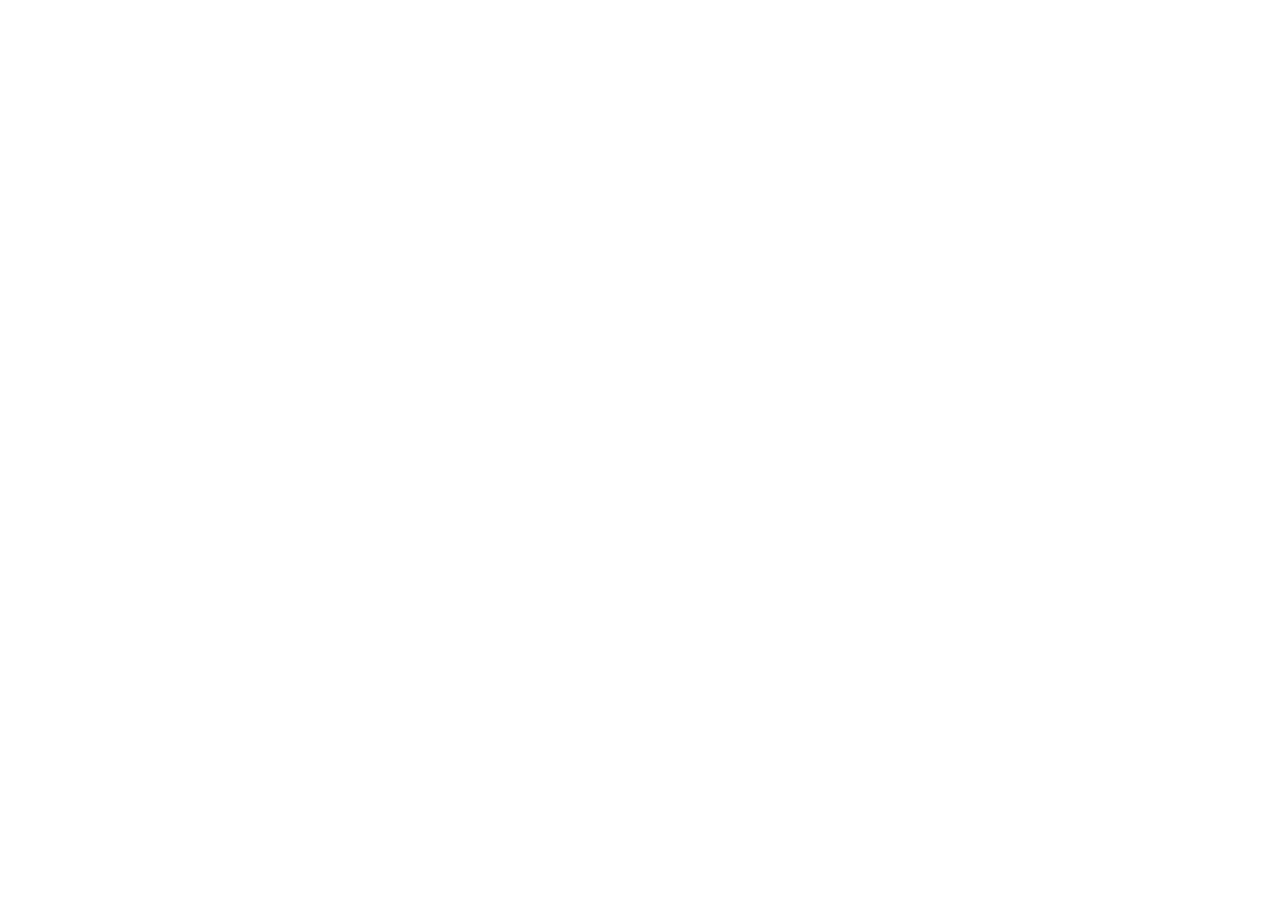
==== about/index.html @ 50f06c7e "SEO: Canonical-Tags + Alt-URL-Redirects (GSC-Coverage-Fix) - rel=canonical auf index (Apex) + Self-C" ====
<!DOCTYPE html>
<html lang="de">
<head>
<meta charset="utf-8">
<meta name="viewport" content="width=device-width, initial-scale=1">
<title>Adem Studios</title>
<!-- Alt-URL (/about, Januar-2026-Version) → Inhalt lebt jetzt im Abschnitt #studio der Startseite.
     Canonical zeigt auf die Apex-Startseite, damit Google die alte URL dorthin konsolidiert. -->
<link rel="canonical" href="https://ademstudios.com/" />
<meta http-equiv="refresh" content="0; url=https://ademstudios.com/#studio" />
<script>location.replace("https://ademstudios.com/#studio");</script>
<style>body{font-family:system-ui,sans-serif;background:#0a0414;color:#f2ecff;display:flex;min-height:100vh;align-items:center;justify-content:center;margin:0;text-align:center;padding:2rem}a{color:#3ee0e0}</style>
</head>
<body>
<p>Diese Seite ist umgezogen — weiter zu <a href="https://ademstudios.com/#studio">ademstudios.com</a>.</p>
</body>
</html>
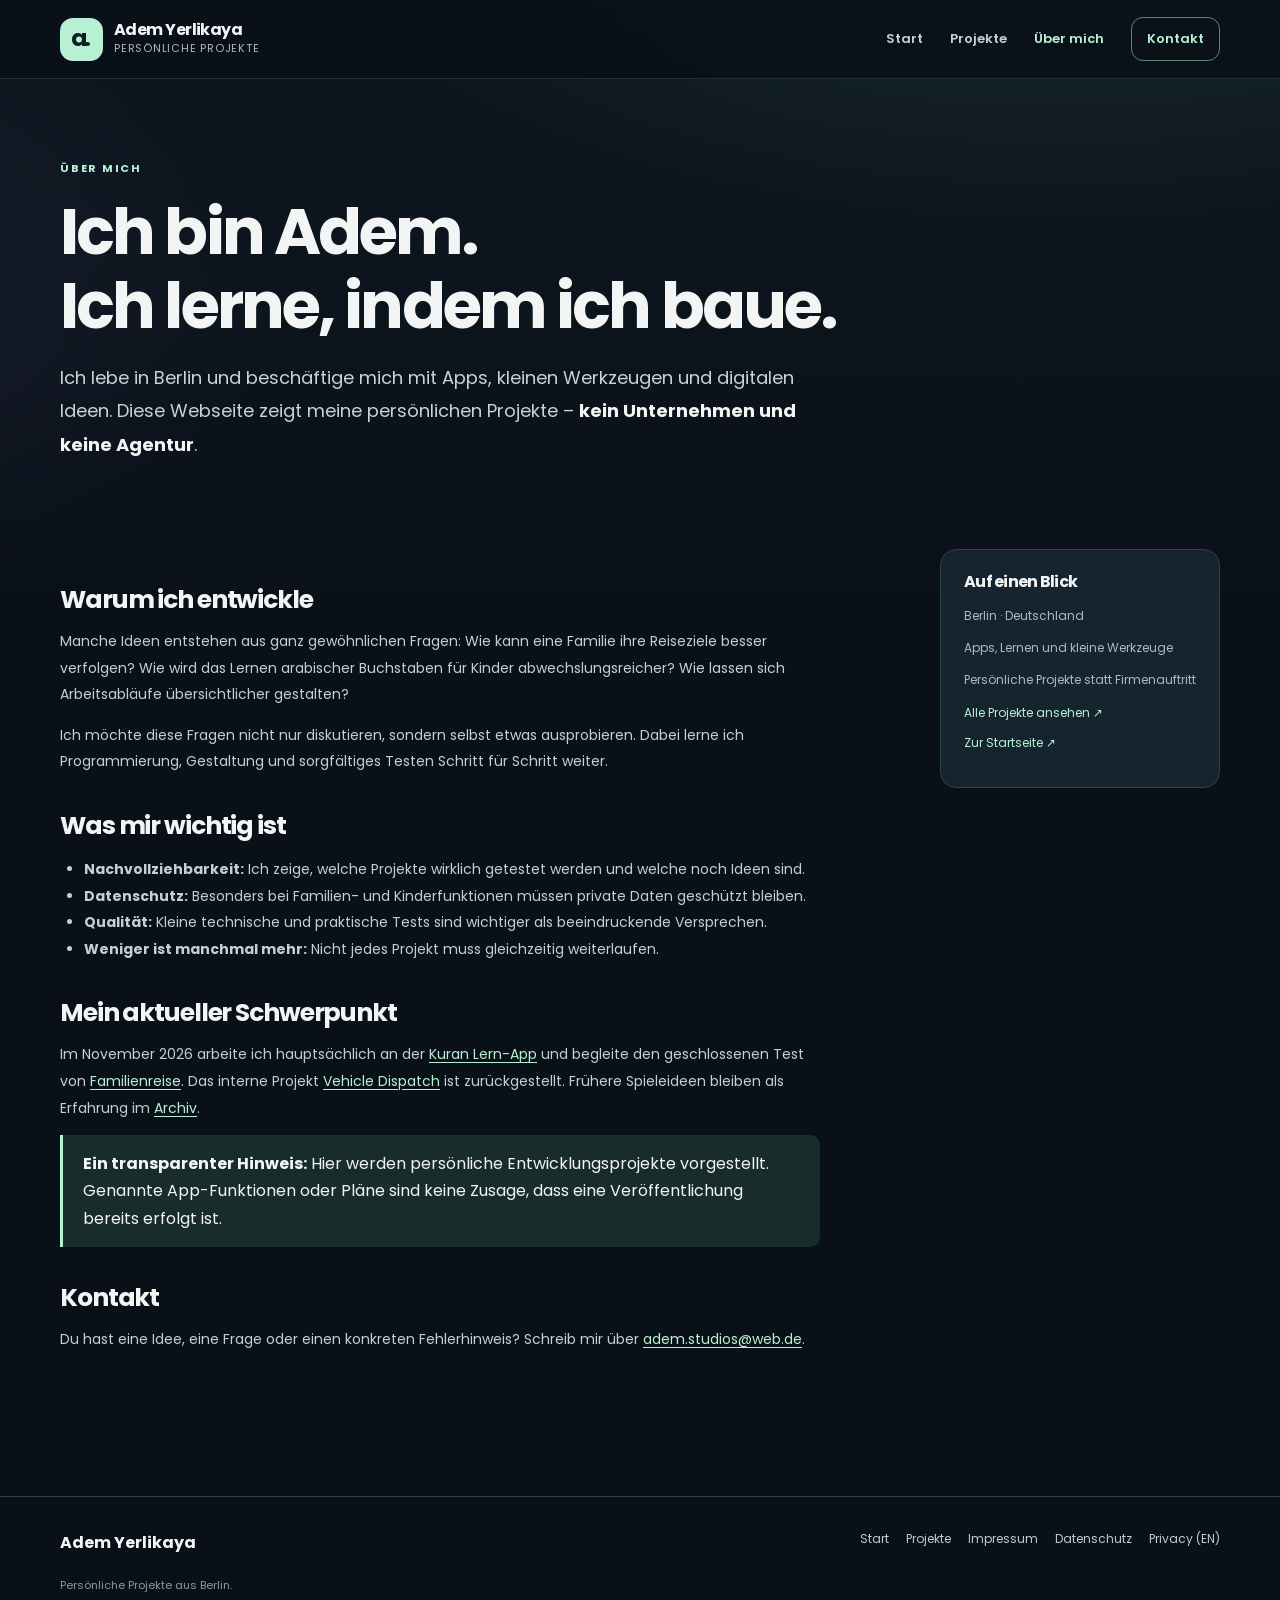
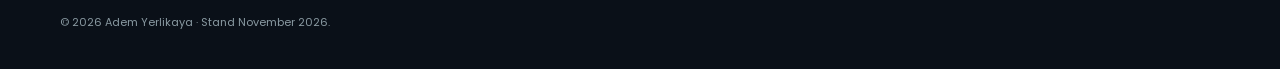
==== commit 9b917fc9: "Redesign personal portfolio with current app projects and website privacy" ====
--- a/about/index.html
+++ b/about/index.html
@@ -1,17 +1,10 @@
-<!DOCTYPE html>
-<html lang="de">
-<head>
-<meta charset="utf-8">
-<meta name="viewport" content="width=device-width, initial-scale=1">
-<title>Adem Studios</title>
-<!-- Alt-URL (/about, Januar-2026-Version) → Inhalt lebt jetzt im Abschnitt #studio der Startseite.
-     Canonical zeigt auf die Apex-Startseite, damit Google die alte URL dorthin konsolidiert. -->
-<link rel="canonical" href="https://ademstudios.com/" />
-<meta http-equiv="refresh" content="0; url=https://ademstudios.com/#studio" />
-<script>location.replace("https://ademstudios.com/#studio");</script>
-<style>body{font-family:system-ui,sans-serif;background:#0a0414;color:#f2ecff;display:flex;min-height:100vh;align-items:center;justify-content:center;margin:0;text-align:center;padding:2rem}a{color:#3ee0e0}</style>
-</head>
-<body>
-<p>Diese Seite ist umgezogen — weiter zu <a href="https://ademstudios.com/#studio">ademstudios.com</a>.</p>
-</body>
-</html>
+<!doctype html><html lang="de"><head><meta charset="utf-8"><meta name="viewport" content="width=device-width, initial-scale=1"><meta name="theme-color" content="#0a1018"><title>Über mich – Adem Yerlikaya</title><meta name="description" content="Wer hinter den persönlichen App-Projekten auf ademstudios.com steht – und wie ich arbeite."><link rel="canonical" href="https://ademstudios.com/about/"><link rel="icon" href="/favicon.ico"><link rel="stylesheet" href="/assets/site.css"></head><body><a class="skip" href="#inhalt">Direkt zum Inhalt</a><header class="site-header"><div class="container nav"><a class="identity" href="/"><span class="identity-mark" aria-hidden="true">a.</span><span><strong>Adem Yerlikaya</strong><small>Persönliche Projekte</small></span></a><nav class="nav-links" aria-label="Hauptnavigation"><a href="/">Start</a><a href="/portfolio/">Projekte</a><a href="/about/" aria-current="page">Über mich</a><a class="nav-cta" href="/#kontakt">Kontakt</a></nav><details class="mobile-menu"><summary>Menü ☰</summary><nav class="mobile-menu-links" aria-label="Mobile Navigation"><a href="/">Start</a><a href="/portfolio/">Projekte</a><a href="/about/">Über mich</a><a href="/#kontakt">Kontakt</a></nav></details></div></header><main id="inhalt">
+<section class="page-intro"><div class="container"><div class="section-kicker">Über mich</div><h1>Ich bin Adem.<br>Ich lerne, indem ich baue.</h1><p class="lead">Ich lebe in Berlin und beschäftige mich mit Apps, kleinen Werkzeugen und digitalen Ideen. Diese Webseite zeigt meine persönlichen Projekte – <strong>kein Unternehmen und keine Agentur</strong>.</p></div></section>
+<section><div class="container content-layout"><article class="richtext">
+<h2>Warum ich entwickle</h2><p>Manche Ideen entstehen aus ganz gewöhnlichen Fragen: Wie kann eine Familie ihre Reiseziele besser verfolgen? Wie wird das Lernen arabischer Buchstaben für Kinder abwechslungsreicher? Wie lassen sich Arbeitsabläufe übersichtlicher gestalten?</p>
+<p>Ich möchte diese Fragen nicht nur diskutieren, sondern selbst etwas ausprobieren. Dabei lerne ich Programmierung, Gestaltung und sorgfältiges Testen Schritt für Schritt weiter.</p>
+<h2>Was mir wichtig ist</h2><ul><li><strong>Nachvollziehbarkeit:</strong> Ich zeige, welche Projekte wirklich getestet werden und welche noch Ideen sind.</li><li><strong>Datenschutz:</strong> Besonders bei Familien- und Kinderfunktionen müssen private Daten geschützt bleiben.</li><li><strong>Qualität:</strong> Kleine technische und praktische Tests sind wichtiger als beeindruckende Versprechen.</li><li><strong>Weniger ist manchmal mehr:</strong> Nicht jedes Projekt muss gleichzeitig weiterlaufen.</li></ul>
+<h2>Mein aktueller Schwerpunkt</h2><p>Im November 2026 arbeite ich hauptsächlich an der <a href="/portfolio/#kuran">Kuran Lern-App</a> und begleite den geschlossenen Test von <a href="/portfolio/#familienreise">Familienreise</a>. Das interne Projekt <a href="/portfolio/#vehicle">Vehicle Dispatch</a> ist zurückgestellt. Frühere Spieleideen bleiben als Erfahrung im <a href="/bloom/">Archiv</a>.</p>
+<div class="note"><strong>Ein transparenter Hinweis:</strong> Hier werden persönliche Entwicklungsprojekte vorgestellt. Genannte App-Funktionen oder Pläne sind keine Zusage, dass eine Veröffentlichung bereits erfolgt ist.</div>
+<h2>Kontakt</h2><p>Du hast eine Idee, eine Frage oder einen konkreten Fehlerhinweis? Schreib mir über <a href="mailto:adem.studios@web.de">adem.studios@web.de</a>.</p>
+</article><aside class="sidebox"><h3>Auf einen Blick</h3><p>Berlin · Deutschland</p><p>Apps, Lernen und kleine Werkzeuge</p><p>Persönliche Projekte statt Firmenauftritt</p><a href="/portfolio/">Alle Projekte ansehen ↗</a><a href="/">Zur Startseite ↗</a></aside></div></section></main><footer class="site-footer"><div class="container"><div class="foot-main"><div><div class="foot-title">Adem Yerlikaya</div><div class="fineprint">Persönliche Projekte aus Berlin.</div></div><nav class="foot-links" aria-label="Fußnavigation"><a href="/">Start</a><a href="/portfolio/">Projekte</a><a href="/impressum.html">Impressum</a><a href="/datenschutz.html">Datenschutz</a><a href="/privacy.html" lang="en">Privacy (EN)</a></nav></div><div class="fineprint">© 2026 Adem Yerlikaya · Stand November 2026.</div></div></footer></body></html>
--- a/assets/site.css
+++ b/assets/site.css
@@ -0,0 +1,75 @@
+
+@font-face{font-family:Poppins;src:url('/assets/fonts/poppins-400-latin.woff2') format('woff2');font-display:swap;font-weight:400}
+@font-face{font-family:Poppins;src:url('/assets/fonts/poppins-500-latin.woff2') format('woff2');font-display:swap;font-weight:500}
+@font-face{font-family:Poppins;src:url('/assets/fonts/poppins-600-latin.woff2') format('woff2');font-display:swap;font-weight:600}
+@font-face{font-family:Poppins;src:url('/assets/fonts/poppins-700-latin.woff2') format('woff2');font-display:swap;font-weight:700}
+:root{color-scheme:dark;--bg:#0a1018;--panel:#121d29;--panel2:#172536;--text:#f2f5f4;--muted:#adbac1;--line:#31404d;--mint:#b8f0d4;--gold:#f7d5a5;--lav:#cfc6ff;--accent:#8fe0bd;--max:1160px;--shadow:0 24px 70px rgba(0,0,0,.24)}
+*{box-sizing:border-box}
+html{scroll-behavior:smooth;scroll-padding-top:100px}
+body{margin:0;min-width:300px;background:var(--bg);color:var(--text);font:400 16px/1.7 Poppins,system-ui,-apple-system,'Segoe UI',sans-serif}
+body:before{content:'';position:fixed;z-index:-1;inset:0;background:radial-gradient(ellipse 76% 48% at 83% -9%,#35544355,transparent 74%),radial-gradient(ellipse 65% 50% at -24% 34%,#3a365655,transparent 70%),linear-gradient(180deg,#0d1720,#0a1018 70%);pointer-events:none}
+a{color:inherit;text-decoration:none}a:hover{text-decoration:none}button,input{font:inherit}
+img{max-width:100%;height:auto}
+a:focus-visible,summary:focus-visible{outline:3px solid var(--mint);outline-offset:4px;border-radius:5px}
+::selection{background:var(--mint);color:#07121a}
+.skip{position:absolute;top:-90px;left:14px;padding:12px 20px;background:var(--mint);color:#111;z-index:100}.skip:focus{top:10px}
+.container{width:min(var(--max),calc(100% - 48px));margin-inline:auto}
+.site-header{position:sticky;top:0;z-index:30;background:#0a1018dc;backdrop-filter:blur(18px);border-bottom:1px solid #40505d6c}
+.nav{display:flex;align-items:center;justify-content:space-between;gap:18px;min-height:78px}
+.identity{display:flex;align-items:center;gap:11px;white-space:nowrap}
+.identity-mark{display:grid;place-items:center;width:43px;height:43px;border-radius:13px;background:var(--mint);color:#0e1c24;font-size:23px;font-weight:700;letter-spacing:-.11em;padding-right:3px}
+.identity strong{display:block;font-weight:700;font-size:16px;line-height:1.2;letter-spacing:-.035em}.identity small{display:block;font-size:11px;color:var(--muted);letter-spacing:.07em;text-transform:uppercase}
+.nav-links{display:flex;align-items:center;gap:27px;font-size:13px;font-weight:600;color:#c7d1d3}.nav-links a:hover,.nav-links a[aria-current="page"]{color:var(--mint)}
+.nav-cta{padding:10px 15px;border:1px solid #618672;border-radius:12px;color:var(--mint)!important}
+.mobile-menu{display:none}.mobile-menu summary{cursor:pointer;list-style:none;padding:10px 14px;border:1px solid var(--line);border-radius:10px;color:var(--mint)}.mobile-menu summary::-webkit-details-marker{display:none}.mobile-menu .mobile-menu-links{position:absolute;top:70px;left:12px;right:12px;display:grid;gap:3px;padding:10px;background:#16212d;border:1px solid var(--line);border-radius:14px;box-shadow:var(--shadow)}.mobile-menu-links a{padding:12px 14px;border-radius:9px}.mobile-menu-links a:hover{background:#243643}
+.hero{position:relative;padding:106px 0 92px;overflow:hidden}
+.hero-grid{display:grid;grid-template-columns:minmax(0,1.05fr) minmax(340px,.95fr);align-items:center;gap:65px}
+.eyebrow{display:inline-flex;align-items:center;gap:9px;color:var(--mint);font-size:11px;letter-spacing:.16em;font-weight:700;text-transform:uppercase}.eyebrow:before{content:'';width:9px;height:9px;border-radius:50%;background:var(--mint);box-shadow:0 0 0 5px #7fcfab1c}
+h1,h2,h3{line-height:1.16;letter-spacing:-.045em}h1{font-size:clamp(44px,6vw,80px);margin:25px 0 23px;font-weight:700}h1 em{font-style:normal;color:var(--mint)}
+.hero .lead,.page-intro .lead{color:#c9d2d6;font-size:clamp(15px,1.8vw,18px);line-height:1.85;max-width:650px}
+.lead strong{color:var(--text)}
+.actions{display:flex;flex-wrap:wrap;gap:12px;margin-top:34px}
+.button{display:inline-flex;justify-content:center;align-items:center;gap:9px;padding:14px 21px;border-radius:13px;border:1px solid #435867;font-size:13px;font-weight:700;min-height:48px;transition:transform .2s,background .2s}.button:hover{transform:translateY(-2px);background:#253747}.button-primary{color:#122019;background:var(--mint);border-color:var(--mint)}.button-primary:hover{background:#e1ffe9}.button-quiet{color:#e6efec}.button-small{padding:10px 15px;min-height:40px}
+.hero-note{margin-top:20px;font-size:12px;color:var(--muted)}
+.orbit{min-height:468px;position:relative;isolation:isolate;display:grid;place-items:center}
+.orbit:before{content:'';position:absolute;width:440px;height:440px;max-width:100%;border-radius:50%;border:1px solid #bad9c52c;background:radial-gradient(circle at center,#294e4040,transparent 65%);box-shadow:0 0 0 60px #9be2be07,0 0 0 128px #9be2be03;transform:rotate(-22deg)}
+.orbit-ring{position:absolute;width:340px;height:340px;border-radius:50%;border:1px dashed #adf4d84b;transform:rotate(-30deg)}
+.orbit-center{position:relative;display:grid;place-items:center;width:210px;height:210px;border-radius:35px;border:1px solid #75bba64a;background:linear-gradient(140deg,#27413e,#192934);box-shadow:0 40px 80px #0007;transform:rotate(-8deg)}
+.orbit-center span{font-size:86px;color:var(--mint);font-weight:700;letter-spacing:-.12em;padding-right:12px;line-height:1}.orbit-center small{font-size:10px;letter-spacing:.22em;font-weight:700;color:#b6d8c8;margin-top:-32px}
+.float-chip{position:absolute;display:flex;gap:10px;align-items:center;padding:13px 16px;border:1px solid #526775a0;border-radius:16px;background:#172735ee;box-shadow:0 24px 36px #0005}
+.float-chip b{font-size:13px;display:block;line-height:1.2}.float-chip small{font-size:11px;color:var(--muted)}
+.float-chip i{display:grid;place-items:center;width:36px;height:36px;border-radius:12px;background:#c9e4e727;font-size:22px;font-style:normal}.chip-one{top:33px;left:0}.chip-two{right:-5px;top:110px}.chip-three{bottom:37px;left:8px}
+.stat-strip{display:flex;align-items:center;flex-wrap:wrap;gap:16px 36px;border-block:1px solid var(--line);padding:20px 0;margin:0 0 25px;font-size:12px;color:var(--muted)}.stat-strip strong{font-weight:600;color:#f1f6f4}.stat-strip .dot{width:5px;height:5px;border-radius:50%;background:#63877b}
+.section{padding:75px 0}.section-small{padding:40px 0 74px}
+.section-head{display:flex;align-items:end;justify-content:space-between;gap:22px;margin-bottom:30px}.section-head h2,.page-intro h1{font-size:clamp(30px,4.2vw,49px);margin:13px 0 7px}.section-head p,.section-sub{color:var(--muted);font-size:14px;max-width:610px;margin:0}
+.section-kicker{font-size:11px;color:var(--mint);letter-spacing:.16em;font-weight:700;text-transform:uppercase}.section-link{color:var(--mint);font-size:13px;font-weight:600;white-space:nowrap}.section-link:hover{text-decoration:underline}
+.project-grid{display:grid;grid-template-columns:repeat(12,minmax(0,1fr));gap:17px}
+.project-card{grid-column:span 6;display:flex;flex-direction:column;min-height:442px;background:var(--panel);border:1px solid #344754;border-radius:23px;overflow:hidden;transition:transform .2s,border-color .2s;box-shadow:0 16px 35px #0002}
+.project-card:hover{transform:translateY(-3px);border-color:#7caf98}
+.project-card.full{grid-column:span 12;display:grid;grid-template-columns:1fr 1fr;min-height:320px}
+.project-visual{height:192px;position:relative;display:grid;place-items:center;overflow:hidden;background:linear-gradient(140deg,#184033,#254b50)}
+.project-card.full .project-visual{height:auto;order:2}
+.project-visual:before{content:'';position:absolute;inset:-40%;background:radial-gradient(circle at 40% 20%,#fff2,transparent 35%),radial-gradient(circle at 80% 65%,#7cf1bb50,transparent 35%);pointer-events:none}
+.visual-quran{background:linear-gradient(140deg,#184235,#123944 55%,#182c39)}.visual-family{background:linear-gradient(135deg,#4a273d,#412b3e 60%,#302c4a)}.visual-dispatch{background:linear-gradient(135deg,#223950,#283548)}
+.demo-tile{position:relative;display:flex;align-items:center;gap:11px;transform:rotate(-8deg)}
+.demo-tile span{display:grid;place-items:center;border-radius:16px;width:84px;height:90px;background:#e5f9e5;color:#245445;font-size:53px;font-family:'Noto Naskh Arabic','Amiri',serif;box-shadow:0 12px 24px #04191040}
+.demo-tile span:nth-child(2){background:#def7f3;transform:translateY(-12px)}.demo-tile span:nth-child(3){background:#e9e2fd;color:#554c7a}
+.demo-saver{width:225px;max-width:84%;background:#fff6f5;border-radius:17px;transform:rotate(6deg);padding:17px 19px;color:#55354a;box-shadow:0 23px 48px #210d2338}.demo-saver small{color:#846d7f;font-size:11px}.demo-saver strong{display:block;font-size:17px;letter-spacing:-.04em}.demo-meter{height:12px;border-radius:20px;background:#e1cfdb;margin:13px 0 7px;overflow:hidden}.demo-meter span{display:block;height:100%;width:66%;border-radius:20px;background:#bc709b}
+.demo-map{position:relative;width:265px;height:155px;border:1px dashed #82a2c1a0;border-radius:18px;transform:rotate(-6deg)}.demo-map:before,.demo-map:after{content:'';position:absolute;border:1px solid #98bdd8;border-radius:50%;width:14px;height:14px;background:#2d5874}.demo-map:before{top:22px;left:39px}.demo-map:after{bottom:25px;right:28px}.demo-route{position:absolute;inset:38px 35px 34px 45px;border:3px dashed #b3d2e4;border-radius:45% 50% 55% 15%;transform:rotate(15deg)}
+.project-copy{padding:26px 29px 27px;display:flex;flex-direction:column;flex:1}.project-copy h3{font-size:25px;margin:14px 0 11px}.project-copy p{font-size:13px;color:var(--muted);margin:0 0 22px;line-height:1.8}.project-copy .project-bottom{display:flex;align-items:center;justify-content:space-between;gap:14px;margin-top:auto;font-size:12px;font-weight:600}.project-bottom a{color:var(--mint)}.project-bottom a:hover{text-decoration:underline}.project-bottom span{color:var(--muted);font-size:11px}
+.status{display:inline-flex;align-items:center;gap:8px;border:1px solid #66857685;background:#91e4ba12;color:#b0ebcc;border-radius:999px;padding:5px 11px;font-size:10px;font-weight:700;letter-spacing:.035em;width:fit-content}.status:before{content:'';background:currentColor;width:6px;height:6px;border-radius:50%}.status-warm{border-color:#bfa08180;background:#ffd7a713;color:#f1cdab}.status-muted{border-color:#697583;background:#c0cbd510;color:#c4cbd1}
+.archive-panel{display:flex;gap:20px;justify-content:space-between;align-items:center;padding:20px 24px;border:1px solid var(--line);border-radius:17px;background:#16212a80}.archive-panel h3{margin:0 0 5px;font-size:16px}.archive-panel p{color:var(--muted);margin:0;font-size:12px}.archive-panel a{color:var(--mint);white-space:nowrap;font-size:12px;font-weight:600}
+.about-grid{display:grid;grid-template-columns:1fr 1fr;gap:30px}.about-card{background:linear-gradient(140deg,#1c2e37,#13232b);border:1px solid var(--line);border-radius:24px;padding:36px;min-height:300px}.about-card h2{font-size:29px;margin:0 0 15px}.about-card p{font-size:14px;color:#c4cfd0;margin:0 0 25px}.about-detail{display:flex;align-items:center;gap:15px;padding:13px 0;border-top:1px solid var(--line);font-size:13px;color:#d0dad8}.about-detail span{font-size:20px}.steps{display:grid;grid-template-columns:repeat(3,1fr);gap:14px}.step{padding:27px;border:1px solid var(--line);border-radius:18px;background:#14212bd9}.step .step-number{font-size:12px;color:var(--mint);font-weight:700}.step h3{margin:19px 0 11px;font-size:19px}.step p{margin:0;font-size:13px;color:var(--muted)}
+.cta-panel{position:relative;overflow:hidden;padding:48px;border-radius:25px;border:1px solid #577863;background:linear-gradient(120deg,#1c3c34,#183039)}.cta-panel:after{content:'✳';position:absolute;right:30px;top:-60px;color:#b7f0d329;font-size:290px;pointer-events:none}.cta-panel h2{font-size:36px;margin:0 0 14px}.cta-panel p{color:#d0dfd8;font-size:14px;max-width:570px}.cta-panel .actions{margin-top:25px}
+.site-footer{border-top:1px solid var(--line);padding:32px 0 37px;margin-top:40px}.foot-main{display:flex;align-items:start;justify-content:space-between;gap:25px}.foot-title{font-size:16px;font-weight:700}.foot-links{display:flex;gap:17px;flex-wrap:wrap}.foot-links a{color:#c1cacf;font-size:12px}.foot-links a:hover{color:var(--mint)}.fineprint{margin-top:19px;color:#8999a1;font-size:11px}
+.page-intro{padding:80px 0 42px}.page-intro h1{font-size:clamp(38px,5.5vw,64px);margin:17px 0}.page-intro .lead{max-width:740px}
+.content-layout{display:grid;grid-template-columns:minmax(0,1fr) 280px;gap:40px;padding:28px 0 90px}.richtext{max-width:760px}.richtext h2{font-size:25px;margin:36px 0 11px}.richtext h3{font-size:18px;margin:27px 0 10px}.richtext p,.richtext li{color:#c4d0d0;font-size:14px;line-height:1.9}.richtext a{color:var(--mint);text-decoration:underline;text-underline-offset:3px}.richtext ul{padding-left:24px}.richtext .note{border-left:3px solid var(--mint);padding:15px 20px;background:#172c2b;border-radius:0 10px 10px 0}
+.sidebox{height:fit-content;padding:23px;background:#15242e;border:1px solid var(--line);border-radius:16px;position:sticky;top:110px}.sidebox h3{margin:0 0 14px;font-size:16px}.sidebox a{display:block;font-size:12px;color:var(--mint);margin:10px 0}.sidebox p{color:var(--muted);font-size:12px}
+.detail-list{display:grid;gap:16px;margin:22px 0 36px}.detail-entry{border:1px solid var(--line);border-radius:18px;background:#14222d;padding:27px}.detail-entry h2{font-size:25px;margin:12px 0}.detail-entry p{font-size:13px;color:#b9c8cb}.detail-entry a{display:inline-block;color:var(--mint);font-size:12px;font-weight:600;margin-top:9px}.detail-entry .status{margin-bottom:5px}
+@media(max-width:930px){.hero-grid{grid-template-columns:1fr;gap:20px}.orbit{min-height:340px;max-width:530px;width:100%;margin-inline:auto}.orbit:before{width:300px;height:300px}.orbit-ring{width:260px;height:260px}.orbit-center{width:170px;height:170px}.orbit-center span{font-size:71px}.chip-one{left:3%}.chip-two{right:2%}.chip-three{bottom:5px;left:5%}.hero{padding:70px 0 40px}.content-layout{grid-template-columns:1fr}.sidebox{position:static}}
+@media(max-width:700px){.container{width:calc(100% - 36px)}.nav{min-height:70px}.nav-links{display:none}.mobile-menu{display:block}.hero{padding:60px 0 36px}.hero h1{font-size:clamp(40px,10vw,60px)}.orbit{min-height:290px}.float-chip{padding:8px 10px}.float-chip i{width:30px;height:30px}.float-chip b{font-size:11px}.float-chip small{font-size:9px}.project-card,.project-card.full{grid-column:span 12;display:flex;min-height:auto}.project-card.full .project-visual{order:0;height:175px}.project-card .project-visual{height:175px}.project-copy{padding:23px}.about-grid{grid-template-columns:1fr}.steps{grid-template-columns:1fr}.section{padding:55px 0}.section-head{align-items:start;flex-direction:column;gap:7px}.archive-panel{align-items:start;flex-direction:column}.cta-panel{padding:34px 25px}.cta-panel h2{font-size:29px}.foot-main{flex-direction:column}.page-intro{padding:60px 0 25px}.about-card{padding:28px}}
+@media(max-width:420px){.orbit{min-height:270px}.float-chip{font-size:10px}.orbit-center{width:145px;height:145px}.orbit-center span{font-size:62px}.chip-one{top:15px}.chip-two{top:85px}.chip-three{bottom:1px}.hero-note{font-size:11px}.button{width:100%}.actions{flex-direction:column}}
+@media(prefers-reduced-motion:reduce){html{scroll-behavior:auto}.button,.project-card{transition:none}.button:hover,.project-card:hover{transform:none}}
+
+/* Kleine Smartphones: Menü bleibt in einer Zeile und vollständig bedienbar. */
+@media(max-width:420px){.identity strong{font-size:14px}.identity small{font-size:10px}.mobile-menu summary{white-space:nowrap;font-size:12px;padding:9px 10px}}
